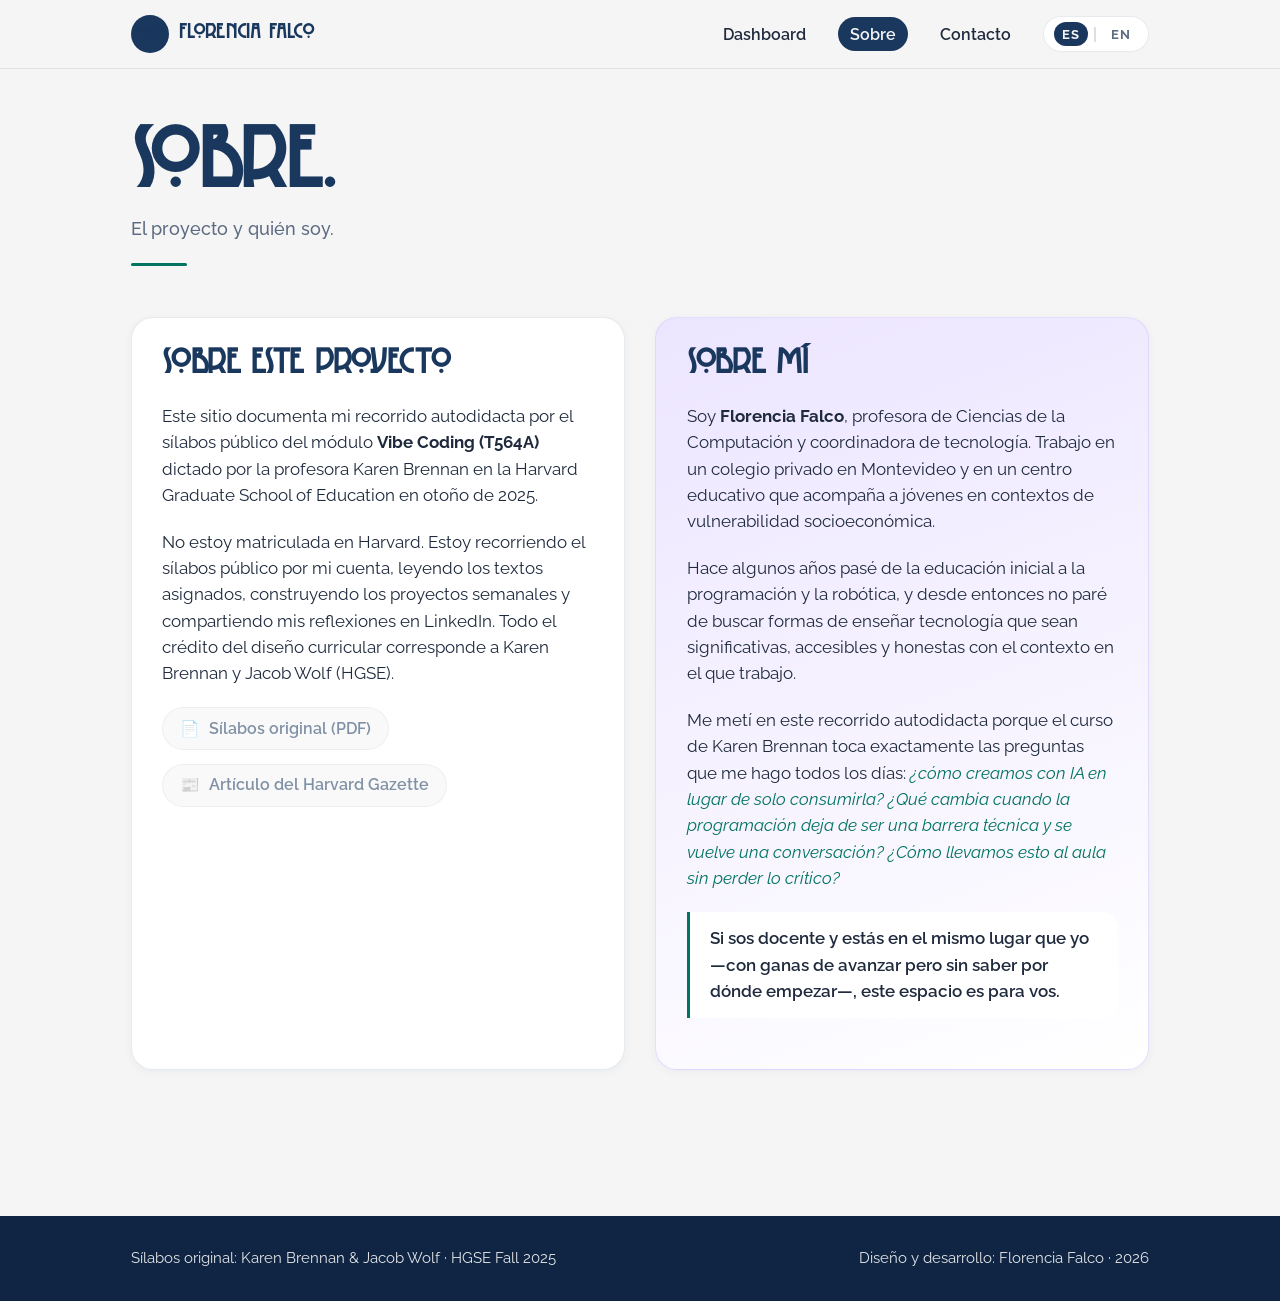
==== sobre.html @ 530b08ec "feat: multi-página + hero honesto + dashboard simplificado Refactor mayor pedido por Flo:  ESTRUCTUR" ====
<!DOCTYPE html>
<html lang="es" data-lang="es">
<head>
  <meta charset="UTF-8" />
  <meta name="viewport" content="width=device-width, initial-scale=1.0" />
  <meta name="theme-color" content="#1A385E" />

  <title>Sobre · Vibe Coding · Florencia Falco</title>
  <meta name="description" content="Sobre este proyecto y sobre Florencia Falco — profesora de Ciencias de la Computación en Uruguay." />
  <meta name="author" content="Florencia Falco" />

  <link rel="icon" type="image/svg+xml" href="assets/favicon.svg" />

  <meta property="og:type" content="article" />
  <meta property="og:title" content="Sobre · Vibe Coding · Florencia Falco" />
  <meta property="og:description" content="Sobre este proyecto y sobre Florencia Falco." />
  <meta property="og:image" content="assets/og-image.svg" />

  <link rel="preconnect" href="https://fonts.googleapis.com" />
  <link rel="preconnect" href="https://fonts.gstatic.com" crossorigin />
  <link rel="stylesheet" href="https://fonts.googleapis.com/css2?family=Raleway:wght@400;500;600;700&display=swap" />

  <link rel="stylesheet" href="styles.css" />
</head>

<body data-page="sobre">
  <div id="navbar-mount"></div>

  <header class="page-header" id="top" role="banner">
    <div class="container">
      <h1 class="page-title" data-i18n="page.sobre.title">Sobre.</h1>
      <p class="page-lead" data-i18n="page.sobre.lead">El proyecto y quién soy.</p>
      <span class="greeting-rule" aria-hidden="true"></span>
    </div>
  </header>

  <main id="main">
    <div class="container">
      <section class="about-grid" aria-label="Sobre el proyecto y sobre mí">
        <article class="about-block">
          <h2 data-i18n="about.project.heading">Sobre este proyecto</h2>
          <p data-i18n-html="about.project.p1"></p>
          <p data-i18n-html="about.project.p2"></p>

          <ul class="about-links">
            <li>
              <a id="link-syllabus" href="#" target="_blank" rel="noopener noreferrer">
                <span aria-hidden="true">📄</span>
                <span data-i18n="about.link.syllabus">Sílabos original (PDF)</span>
              </a>
            </li>
            <li>
              <a id="link-gazette" href="#" target="_blank" rel="noopener noreferrer">
                <span aria-hidden="true">📰</span>
                <span data-i18n="about.link.gazette">Artículo del Harvard Gazette</span>
              </a>
            </li>
          </ul>
        </article>

        <article class="about-block about-block--me">
          <h2 data-i18n="about.me.heading">Sobre mí</h2>
          <p data-i18n-html="about.me.p1"></p>
          <p data-i18n-html="about.me.p2"></p>
          <p data-i18n-html="about.me.p3"></p>
          <p class="about-me-call" data-i18n-html="about.me.p4"></p>
        </article>
      </section>
    </div>
  </main>

  <div id="footer-mount"></div>

  <script src="translations.js"></script>
  <script src="script.js" defer></script>
</body>
</html>
---- styles.css ----
/* =========================================================
   Vibe Coding · Estilos compartidos
   Paleta y tipografías: manual de marca de Flo.
   ========================================================= */

@font-face {
  font-family: "DK Rotorua";
  src: url("assets/fonts/DK-Rotorua.otf") format("opentype");
  font-weight: 400;
  font-style: normal;
  font-display: swap;
}

:root {
  --color-night: #1A385E;
  --color-night-deep: #0F2543;
  --color-lavanda: #D7CAFF;
  --color-lavanda-soft: #ECE5FF;
  --color-verde-tecno: #017361;
  --color-menta: #E1FDCB;
  --color-menta-soft: #EFFEE0;
  --color-blanco-humo: #F5F5F5;

  --color-pending-bg: #F0EEEC;
  --color-pending-text: #6A6A6A;
  --color-pending-border: #DDD9D4;

  --color-text: #1F2A3D;
  --color-text-muted: #5D6B82;
  --color-border: rgba(26, 56, 94, 0.10);
  --color-card-bg: #FFFFFF;
  --color-shadow-sm: 0 2px 8px rgba(26, 56, 94, 0.05);
  --color-shadow: 0 8px 28px rgba(26, 56, 94, 0.07);
  --color-shadow-hover: 0 14px 36px rgba(26, 56, 94, 0.12);

  --font-display: "DK Rotorua", "Fraunces", Georgia, serif;
  --font-body: "Raleway", -apple-system, BlinkMacSystemFont, "Segoe UI", sans-serif;

  --radius-sm: 10px;
  --radius-md: 16px;
  --radius-lg: 22px;
  --radius-xl: 28px;
  --space-1: 0.4rem;
  --space-2: 0.8rem;
  --space-3: 1.2rem;
  --space-4: 1.8rem;
  --space-5: 2.6rem;
  --space-6: 3.6rem;
  --space-7: 5rem;

  --max-width: 1080px;
  --navbar-h: 68px;
}

* { box-sizing: border-box; }

html {
  scroll-behavior: smooth;
  scroll-padding-top: calc(var(--navbar-h) + 16px);
  font-size: 17px;
}

body {
  margin: 0;
  font-family: var(--font-body);
  color: var(--color-text);
  background: var(--color-blanco-humo);
  line-height: 1.55;
  -webkit-font-smoothing: antialiased;
  -moz-osx-font-smoothing: grayscale;
}

h1, h2, h3, h4 {
  font-family: var(--font-display);
  color: var(--color-night);
  letter-spacing: -0.01em;
  margin: 0 0 var(--space-3);
  line-height: 1.1;
}
h4 {
  font-family: var(--font-body);
  font-size: 0.78rem;
  text-transform: uppercase;
  letter-spacing: 0.12em;
  font-weight: 700;
  color: var(--color-verde-tecno);
}

p { margin: 0 0 var(--space-3); }

a {
  color: var(--color-night);
  text-decoration-color: var(--color-lavanda);
  text-underline-offset: 3px;
  transition: color 0.2s ease, text-decoration-color 0.2s ease;
}
a:hover, a:focus-visible {
  color: var(--color-verde-tecno);
  text-decoration-color: var(--color-verde-tecno);
}

:focus-visible {
  outline: 3px solid var(--color-lavanda);
  outline-offset: 3px;
  border-radius: var(--radius-sm);
}

.container {
  max-width: var(--max-width);
  margin: 0 auto;
  padding: 0 var(--space-4);
}

.skip-link {
  position: absolute;
  left: -9999px;
  top: 0;
  background: var(--color-night);
  color: var(--color-blanco-humo);
  padding: var(--space-2) var(--space-3);
  border-radius: 0 0 var(--radius-sm) 0;
  z-index: 1000;
}
.skip-link:focus { left: 0; }

/* =========================================================
   Navbar
   ========================================================= */

.navbar {
  position: sticky;
  top: 0;
  z-index: 50;
  background: rgba(245, 245, 245, 0.88);
  backdrop-filter: saturate(180%) blur(12px);
  -webkit-backdrop-filter: saturate(180%) blur(12px);
  border-bottom: 1px solid var(--color-border);
}

.navbar-inner {
  max-width: var(--max-width);
  margin: 0 auto;
  padding: 0 var(--space-4);
  height: var(--navbar-h);
  display: flex;
  align-items: center;
  justify-content: space-between;
  gap: var(--space-3);
}

.navbar-brand {
  display: inline-flex;
  align-items: center;
  gap: 0.6rem;
  color: var(--color-night);
  text-decoration: none;
  font-weight: 700;
}
.navbar-brand:hover, .navbar-brand:focus-visible { color: var(--color-verde-tecno); }
.navbar-logo {
  width: 38px; height: 38px;
  object-fit: contain;
  background: var(--color-night);
  border-radius: 50%;
  padding: 4px;
}
.navbar-name {
  font-family: var(--font-display);
  font-size: 1.05rem;
  letter-spacing: 0.01em;
}

.nav-menu {
  list-style: none;
  margin: 0;
  padding: 0;
  display: flex;
  align-items: center;
  gap: var(--space-3);
}
.nav-link {
  text-decoration: none;
  color: var(--color-text);
  font-weight: 600;
  font-size: 0.94rem;
  padding: 0.45rem 0.7rem;
  border-radius: 999px;
  transition: background 0.18s ease, color 0.18s ease;
}
.nav-link:hover { background: var(--color-lavanda-soft); color: var(--color-night); }
.nav-link.is-active { background: var(--color-night); color: var(--color-blanco-humo); }

.lang-toggle {
  display: inline-flex;
  align-items: center;
  gap: 0.3rem;
  background: var(--color-card-bg);
  border: 1px solid var(--color-border);
  border-radius: 999px;
  padding: 0.2rem 0.55rem;
}
.lang-btn {
  background: none;
  border: 0;
  color: var(--color-text-muted);
  font-family: var(--font-body);
  font-weight: 700;
  font-size: 0.78rem;
  letter-spacing: 0.06em;
  padding: 0.25rem 0.5rem;
  border-radius: 999px;
  cursor: pointer;
  transition: background 0.2s ease, color 0.2s ease;
}
.lang-btn:hover { color: var(--color-night); }
.lang-btn.is-active { background: var(--color-night); color: var(--color-blanco-humo); }
.lang-sep { opacity: 0.3; }

.nav-toggle {
  display: none;
  background: none;
  border: 0;
  width: 42px;
  height: 42px;
  border-radius: 10px;
  cursor: pointer;
  position: relative;
}
.nav-toggle-bar {
  position: absolute;
  left: 10px; right: 10px;
  height: 2.5px;
  background: var(--color-night);
  border-radius: 2px;
  transition: transform 0.25s ease, opacity 0.2s ease;
}
.nav-toggle-bar:nth-child(1) { top: 13px; }
.nav-toggle-bar:nth-child(2) { top: 20px; }
.nav-toggle-bar:nth-child(3) { top: 27px; }
.nav-toggle[aria-expanded="true"] .nav-toggle-bar:nth-child(1) {
  transform: translateY(7px) rotate(45deg);
}
.nav-toggle[aria-expanded="true"] .nav-toggle-bar:nth-child(2) { opacity: 0; }
.nav-toggle[aria-expanded="true"] .nav-toggle-bar:nth-child(3) {
  transform: translateY(-7px) rotate(-45deg);
}

@media (max-width: 820px) {
  .nav-toggle { display: inline-block; }
  .nav-menu {
    position: absolute;
    top: var(--navbar-h);
    left: 0; right: 0;
    flex-direction: column;
    gap: 0;
    background: var(--color-blanco-humo);
    border-bottom: 1px solid var(--color-border);
    padding: var(--space-2) var(--space-4) var(--space-3);
    transform: translateY(-12px);
    opacity: 0;
    pointer-events: none;
    transition: transform 0.22s ease, opacity 0.22s ease;
  }
  .nav-menu.is-open { transform: translateY(0); opacity: 1; pointer-events: auto; }
  .nav-menu li { width: 100%; }
  .nav-link { display: block; padding: 0.75rem 0.5rem; border-radius: 8px; }
  .nav-lang { margin-top: var(--space-2); }
}

/* =========================================================
   Hero del Dashboard
   ========================================================= */

.hero {
  padding: var(--space-7) 0 var(--space-5);
  background: var(--color-blanco-humo);
}
.hero-inner {
  text-align: left;
  max-width: 800px;
}

.hero-badges {
  display: flex;
  flex-wrap: wrap;
  gap: 0.5rem;
  margin: 0 0 var(--space-3);
}
.hero-badge {
  display: inline-flex;
  align-items: center;
  font-size: 0.74rem;
  font-weight: 700;
  letter-spacing: 0.08em;
  text-transform: uppercase;
  padding: 0.32rem 0.75rem;
  border-radius: 999px;
  background: var(--color-card-bg);
  border: 1px solid var(--color-border);
  color: var(--color-night);
}
.hero-badge::before {
  content: "";
  display: inline-block;
  width: 7px; height: 7px;
  border-radius: 50%;
  background: var(--color-verde-tecno);
  margin-right: 0.5rem;
}

.hero-title {
  font-family: var(--font-display);
  font-size: clamp(2.3rem, 5.6vw, 4rem);
  line-height: 1.04;
  margin: 0 0 var(--space-3);
  color: var(--color-night);
  letter-spacing: -0.02em;
  max-width: 18ch;
}
.hero-subtitle {
  margin: 0 0 var(--space-4);
  font-family: var(--font-display);
  font-style: italic;
  font-size: clamp(1.05rem, 1.7vw, 1.25rem);
  color: var(--color-text-muted);
  line-height: 1.4;
  max-width: 60ch;
}
.hero-description {
  margin: 0 0 var(--space-4);
  font-size: 1.05rem;
  color: var(--color-text);
  max-width: 62ch;
}

.hero-actions {
  display: flex;
  flex-wrap: wrap;
  gap: var(--space-2);
  margin-bottom: var(--space-4);
}

.hero-credit {
  margin: var(--space-4) 0 0;
  padding-top: var(--space-3);
  border-top: 1px dashed var(--color-border);
  font-size: 0.88rem;
  color: var(--color-text-muted);
  max-width: 62ch;
}
.hero-credit strong { color: var(--color-night); }
.hero-credit a {
  color: var(--color-verde-tecno);
  font-weight: 600;
  text-decoration-color: rgba(1, 115, 97, 0.4);
}
.hero-credit a[aria-disabled="true"] { opacity: 0.55; pointer-events: none; }

/* =========================================================
   Botones
   ========================================================= */

.btn {
  display: inline-flex;
  align-items: center;
  gap: 0.45rem;
  padding: 0.78rem 1.3rem;
  border-radius: 999px;
  border: 1px solid transparent;
  font-family: var(--font-body);
  font-weight: 600;
  font-size: 0.95rem;
  text-decoration: none;
  cursor: pointer;
  transition: transform 0.2s ease, background 0.2s ease, color 0.2s ease, box-shadow 0.2s ease, border-color 0.2s ease;
  white-space: nowrap;
}
.btn-arrow, .btn-arrow-out { width: 16px; height: 16px; }

.btn-primary {
  background: var(--color-night);
  color: var(--color-blanco-humo);
}
.btn-primary:hover, .btn-primary:focus-visible {
  background: var(--color-verde-tecno);
  color: var(--color-blanco-humo);
  text-decoration: none;
  transform: translateY(-1px);
}

.btn-ghost-dark {
  background: var(--color-card-bg);
  color: var(--color-night);
  border-color: var(--color-border);
}
.btn-ghost-dark:hover, .btn-ghost-dark:focus-visible {
  background: var(--color-lavanda-soft);
  border-color: var(--color-lavanda);
  color: var(--color-night);
  text-decoration: none;
}
.btn-ghost-dark[aria-disabled="true"] {
  opacity: 0.6;
  pointer-events: none;
}

.btn-on-dark {
  background: var(--color-lavanda);
  color: var(--color-night);
}
.btn-on-dark:hover, .btn-on-dark:focus-visible {
  background: var(--color-blanco-humo);
  color: var(--color-night);
  transform: translateY(-1px);
}

/* =========================================================
   Featured week card
   ========================================================= */

.featured-card {
  position: relative;
  border-radius: var(--radius-xl);
  overflow: hidden;
  color: var(--color-blanco-humo);
  box-shadow: var(--color-shadow);
  isolation: isolate;
  margin-top: var(--space-2);
}
.featured-card-bg {
  position: absolute;
  inset: 0;
  background:
    radial-gradient(circle at 92% 12%, rgba(215, 202, 255, 0.22), transparent 55%),
    radial-gradient(circle at 8% 100%, rgba(225, 253, 203, 0.16), transparent 60%),
    linear-gradient(135deg, var(--color-night) 0%, var(--color-night-deep) 100%);
  z-index: -1;
}
.featured-card-content { padding: clamp(var(--space-4), 4vw, var(--space-5)); }

.featured-card-top {
  display: flex;
  justify-content: space-between;
  align-items: center;
  gap: var(--space-2);
  margin-bottom: var(--space-3);
  flex-wrap: wrap;
}
.featured-card-eyebrow {
  font-size: 0.78rem;
  font-weight: 700;
  letter-spacing: 0.18em;
  color: var(--color-lavanda);
}
.featured-card-countdown {
  font-size: 0.74rem;
  font-weight: 700;
  letter-spacing: 0.12em;
  color: var(--color-blanco-humo);
  background: rgba(255, 255, 255, 0.10);
  border: 1px solid rgba(255, 255, 255, 0.18);
  padding: 0.28rem 0.7rem;
  border-radius: 999px;
}
.featured-card-week {
  margin: 0;
  font-size: 0.92rem;
  opacity: 0.78;
}
.featured-card-title {
  font-family: var(--font-display);
  margin: 0.2rem 0 0.4rem;
  font-size: clamp(1.7rem, 3.6vw, 2.4rem);
  line-height: 1.1;
  color: var(--color-blanco-humo);
}
.featured-card-topic {
  margin: 0 0 var(--space-3);
  font-style: italic;
  font-size: 1.05rem;
  color: var(--color-lavanda);
}
.featured-card-meta { display: flex; flex-wrap: wrap; gap: var(--space-2); margin-bottom: var(--space-4); }
.featured-chip {
  display: inline-flex;
  align-items: center;
  gap: 0.45rem;
  background: rgba(255, 255, 255, 0.10);
  border: 1px solid rgba(255, 255, 255, 0.18);
  padding: 0.4rem 0.9rem;
  border-radius: 999px;
  font-size: 0.88rem;
  font-weight: 500;
}
.featured-chip svg { width: 16px; height: 16px; }
.featured-card-actions { display: flex; gap: var(--space-2); flex-wrap: wrap; }

/* =========================================================
   Progreso simple
   ========================================================= */

.progress-block {
  background: var(--color-card-bg);
  border-radius: var(--radius-xl);
  padding: var(--space-4) clamp(var(--space-4), 3vw, var(--space-5));
  border: 1px solid var(--color-border);
  box-shadow: var(--color-shadow-sm);
  margin-top: var(--space-3);
}
.progress-row {
  display: flex;
  justify-content: space-between;
  align-items: flex-end;
  gap: var(--space-3);
  margin-bottom: var(--space-3);
  flex-wrap: wrap;
}
.progress-eyebrow {
  margin: 0 0 0.3rem;
  font-size: 0.78rem;
  font-weight: 700;
  letter-spacing: 0.18em;
  color: var(--color-verde-tecno);
}
.progress-sub {
  margin: 0;
  font-family: var(--font-display);
  font-size: clamp(1.3rem, 2.4vw, 1.7rem);
  color: var(--color-night);
}
.progress-percent {
  font-family: var(--font-display);
  font-size: clamp(2rem, 3.6vw, 2.6rem);
  color: var(--color-verde-tecno);
  line-height: 1;
  white-space: nowrap;
}
.progress-bar {
  position: relative;
  height: 8px;
  background: var(--color-blanco-humo);
  border-radius: 999px;
  overflow: hidden;
}
.progress-bar-fill {
  position: absolute;
  top: 0; left: 0; bottom: 0;
  width: 0;
  background: linear-gradient(90deg, var(--color-verde-tecno), var(--color-menta));
  border-radius: 999px;
  transition: width 0.6s ease;
}

/* =========================================================
   Sección "Las 6 semanas"
   ========================================================= */

.weeks { margin-top: var(--space-5); }
.section-heading {
  margin-bottom: 0.4rem;
  font-size: clamp(1.8rem, 3vw, 2.4rem);
}
.section-lead {
  margin: 0 0 var(--space-4);
  color: var(--color-text-muted);
  max-width: 60ch;
}
.weeks-head { margin-bottom: var(--space-3); }

.week-list { list-style: none; padding: 0; margin: 0; display: grid; gap: var(--space-3); }

.week-card {
  position: relative;
  background: var(--color-card-bg);
  border-radius: var(--radius-lg);
  border: 1px solid var(--color-border);
  box-shadow: var(--color-shadow-sm);
  overflow: hidden;
  transition: box-shadow 0.25s ease;
}
.week-card:hover { box-shadow: var(--color-shadow); }
.week-card::before {
  content: "";
  position: absolute;
  left: 0; top: 0; bottom: 0;
  width: 5px;
  background: var(--color-pending-border);
}
.week-card[data-status="in_progress"]::before { background: var(--color-lavanda); }
.week-card[data-status="completed"]::before { background: var(--color-verde-tecno); }

.week-summary {
  display: grid;
  grid-template-columns: 64px 1fr auto;
  gap: var(--space-3);
  align-items: center;
  padding: var(--space-3) var(--space-4);
  background: none;
  border: 0;
  width: 100%;
  text-align: left;
  cursor: pointer;
  font: inherit;
  color: inherit;
}

.week-num {
  font-family: var(--font-display);
  font-size: 2.1rem;
  color: var(--color-night);
  text-align: center;
  line-height: 1;
}
.week-num small {
  display: block;
  font-family: var(--font-body);
  font-size: 0.65rem;
  text-transform: uppercase;
  letter-spacing: 0.12em;
  color: var(--color-text-muted);
  margin-top: 4px;
}

.week-info { display: flex; flex-direction: column; gap: 4px; min-width: 0; }
.week-title {
  margin: 0;
  font-family: var(--font-display);
  font-size: clamp(1.1rem, 1.8vw, 1.4rem);
  color: var(--color-night);
  line-height: 1.25;
}
.week-topic {
  margin: 0;
  font-style: italic;
  color: var(--color-text-muted);
  font-size: 0.98rem;
}
.week-date { margin: 0; font-size: 0.82rem; color: var(--color-text-muted); font-weight: 500; }

.week-meta { display: flex; flex-direction: column; align-items: flex-end; gap: 0.5rem; }
.week-status {
  display: inline-flex;
  align-items: center;
  gap: 0.45rem;
  font-size: 0.72rem;
  font-weight: 700;
  text-transform: uppercase;
  letter-spacing: 0.08em;
  padding: 0.32rem 0.7rem;
  border-radius: 999px;
  white-space: nowrap;
}
.week-status::before {
  content: "";
  width: 7px; height: 7px;
  border-radius: 50%;
  background: currentColor;
}
.week-card[data-status="pending"] .week-status {
  background: var(--color-pending-bg);
  color: var(--color-pending-text);
}
.week-card[data-status="in_progress"] .week-status {
  background: var(--color-lavanda);
  color: var(--color-night);
}
.week-card[data-status="completed"] .week-status {
  background: var(--color-menta);
  color: var(--color-verde-tecno);
}

.chevron {
  width: 18px; height: 18px;
  display: inline-block;
  transition: transform 0.25s ease;
  color: var(--color-text-muted);
}
.week-card[data-open="true"] .chevron { transform: rotate(180deg); }

.week-details {
  display: grid;
  grid-template-rows: 0fr;
  transition: grid-template-rows 0.3s ease;
}
.week-card[data-open="true"] .week-details { grid-template-rows: 1fr; }
.week-details-inner { overflow: hidden; padding: 0 var(--space-4); }
.week-card[data-open="true"] .week-details-inner { padding-bottom: var(--space-4); }

.week-section { margin-top: var(--space-3); }
.week-section h4 { margin-bottom: var(--space-1); }

.readings-list { list-style: none; padding: 0; margin: 0; display: grid; gap: var(--space-2); }
.reading {
  padding: var(--space-2) var(--space-3);
  background: var(--color-blanco-humo);
  border-radius: var(--radius-md);
  border-left: 3px solid var(--color-lavanda);
}
.reading-cite { font-size: 0.95rem; }
.reading-cite em { color: var(--color-night); }
.reading-note {
  margin: 0.4rem 0 0;
  font-size: 0.9rem;
  color: var(--color-text-muted);
  font-style: italic;
}

.tool-badge {
  display: inline-block;
  background: var(--color-menta-soft);
  color: var(--color-verde-tecno);
  font-weight: 700;
  padding: 0.3rem 0.8rem;
  border-radius: 999px;
  font-size: 0.9rem;
}
.tool-empty { color: var(--color-text-muted); font-style: italic; }

.project-block { display: grid; gap: var(--space-3); }
.project-cta {
  display: inline-flex;
  align-items: center;
  gap: 0.4rem;
  background: var(--color-night);
  color: var(--color-blanco-humo);
  padding: 0.55rem 1.05rem;
  border-radius: 999px;
  text-decoration: none;
  font-weight: 600;
  font-size: 0.9rem;
  align-self: flex-start;
  transition: background 0.2s ease, transform 0.2s ease;
}
.project-cta:hover, .project-cta:focus-visible {
  background: var(--color-verde-tecno);
  color: var(--color-blanco-humo);
  text-decoration: none;
  transform: translateY(-1px);
}
.project-iframe {
  width: 100%;
  aspect-ratio: 16 / 10;
  border: 1px solid var(--color-border);
  border-radius: var(--radius-md);
  background: var(--color-blanco-humo);
}
.screenshots {
  display: grid;
  grid-template-columns: repeat(auto-fill, minmax(220px, 1fr));
  gap: var(--space-2);
}
.screenshots img {
  width: 100%; height: 100%;
  object-fit: cover;
  border-radius: var(--radius-md);
  border: 1px solid var(--color-border);
}

.reflection-block p { font-size: 1rem; }
.reflection-fallback-notice {
  margin-top: var(--space-2);
  font-size: 0.82rem;
  color: var(--color-text-muted);
  font-style: italic;
  background: var(--color-lavanda-soft);
  padding: 0.5rem 0.8rem;
  border-radius: var(--radius-sm);
}
.linkedin-link {
  display: inline-flex;
  align-items: center;
  gap: 0.4rem;
  margin-top: var(--space-2);
  font-weight: 600;
  font-size: 0.92rem;
}

@media (max-width: 600px) {
  .week-summary { grid-template-columns: 48px 1fr; row-gap: 0.4rem; }
  .week-meta {
    grid-column: 1 / -1;
    flex-direction: row;
    justify-content: flex-start;
    align-items: center;
  }
  .week-num { font-size: 1.6rem; }
}

/* =========================================================
   Page header (Sobre / Contacto)
   ========================================================= */

.page-header {
  padding: var(--space-6) 0 var(--space-4);
}
.page-title {
  font-family: var(--font-display);
  font-size: clamp(2.6rem, 7vw, 4.4rem);
  line-height: 1;
  margin: 0;
  color: var(--color-night);
  letter-spacing: -0.02em;
}
.page-lead {
  margin: 0.6rem 0 0;
  font-size: 1.05rem;
  color: var(--color-text-muted);
  font-weight: 500;
  max-width: 60ch;
}
.greeting-rule {
  display: block;
  width: 56px;
  height: 3px;
  background: var(--color-verde-tecno);
  border-radius: 2px;
  margin-top: var(--space-3);
}

/* =========================================================
   About blocks (sobre.html)
   ========================================================= */

.about-grid {
  display: grid;
  grid-template-columns: repeat(2, minmax(0, 1fr));
  gap: var(--space-4);
  padding: var(--space-3) 0 var(--space-7);
}
@media (max-width: 820px) { .about-grid { grid-template-columns: 1fr; } }

.about-block {
  background: var(--color-card-bg);
  border: 1px solid var(--color-border);
  border-radius: var(--radius-lg);
  padding: var(--space-4);
  box-shadow: var(--color-shadow-sm);
}
.about-block h2 {
  margin-top: 0;
  font-family: var(--font-display);
  font-size: clamp(1.4rem, 2.4vw, 1.8rem);
}
.about-block p { font-size: 1rem; }

.about-block--me {
  background: linear-gradient(160deg, var(--color-lavanda-soft) 0%, #FFFFFF 100%);
  border-color: rgba(215, 202, 255, 0.6);
}
.about-block--me em { font-style: italic; color: var(--color-verde-tecno); }
.about-me-call {
  margin-top: var(--space-3);
  padding: var(--space-2) var(--space-3);
  background: var(--color-card-bg);
  border-left: 3px solid var(--color-verde-tecno);
  border-radius: 0 var(--radius-md) var(--radius-md) 0;
  font-weight: 600;
}

.about-links {
  list-style: none; padding: 0;
  margin: var(--space-3) 0 0;
  display: flex; flex-wrap: wrap; gap: var(--space-2);
}
.about-links a {
  display: inline-flex;
  align-items: center;
  gap: 0.5rem;
  background: var(--color-blanco-humo);
  border: 1px solid var(--color-border);
  border-radius: 999px;
  padding: 0.5rem 1rem;
  text-decoration: none;
  font-weight: 600;
  font-size: 0.92rem;
  transition: transform 0.2s ease, box-shadow 0.2s ease, border-color 0.2s ease;
}
.about-links a:hover, .about-links a:focus-visible {
  transform: translateY(-2px);
  box-shadow: var(--color-shadow-sm);
  border-color: var(--color-lavanda);
}
.about-links a[aria-disabled="true"] { opacity: 0.55; cursor: not-allowed; }

/* =========================================================
   Contacto (contacto.html)
   ========================================================= */

.contact-actions {
  display: grid;
  grid-template-columns: repeat(2, minmax(0, 1fr));
  gap: var(--space-3);
  max-width: 720px;
  margin: var(--space-3) 0 var(--space-7);
}
@media (max-width: 600px) { .contact-actions { grid-template-columns: 1fr; } }

.contact-cta {
  display: inline-flex;
  align-items: center;
  gap: var(--space-2);
  padding: var(--space-3) var(--space-4);
  border-radius: var(--radius-lg);
  text-decoration: none;
  font-weight: 600;
  transition: transform 0.2s ease, box-shadow 0.2s ease, background 0.2s ease;
}
.contact-cta:hover, .contact-cta:focus-visible {
  transform: translateY(-2px);
  box-shadow: var(--color-shadow-hover);
  text-decoration: none;
}
.contact-cta--primary { background: var(--color-night); color: var(--color-blanco-humo); }
.contact-cta--primary:hover, .contact-cta--primary:focus-visible {
  background: var(--color-verde-tecno);
  color: var(--color-blanco-humo);
}
.contact-cta--secondary { background: var(--color-lavanda); color: var(--color-night); }
.contact-cta--secondary:hover, .contact-cta--secondary:focus-visible {
  background: var(--color-lavanda-soft);
  color: var(--color-night);
}

.contact-icon {
  width: 44px; height: 44px;
  flex-shrink: 0;
  display: inline-flex; align-items: center; justify-content: center;
  border-radius: 50%;
  background: rgba(255,255,255,0.15);
  font-family: var(--font-display);
  font-size: 1.2rem;
  font-weight: 700;
}
.contact-cta--secondary .contact-icon { background: rgba(26, 56, 94, 0.10); color: var(--color-night); }
.contact-cta-text { display: flex; flex-direction: column; text-align: left; gap: 2px; }
.contact-cta-label { font-size: 1rem; font-weight: 700; }
.contact-cta-detail { font-size: 0.85rem; opacity: 0.85; font-weight: 500; }

/* =========================================================
   Footer
   ========================================================= */

.site-footer {
  background: var(--color-night-deep);
  color: var(--color-blanco-humo);
  padding: var(--space-4) 0;
  margin-top: var(--space-6);
}
.footer-inner {
  display: flex;
  justify-content: space-between;
  align-items: center;
  flex-wrap: wrap;
  gap: var(--space-2);
}
.footer-credit, .footer-author { margin: 0; font-size: 0.88rem; opacity: 0.92; }
.site-footer a { color: var(--color-lavanda); }
@media (max-width: 600px) { .footer-inner { flex-direction: column; text-align: center; } }

/* =========================================================
   Reduced motion
   ========================================================= */

@media (prefers-reduced-motion: reduce) {
  *, *::before, *::after {
    animation-duration: 0.001ms !important;
    transition-duration: 0.001ms !important;
  }
  html { scroll-behavior: auto; }
}
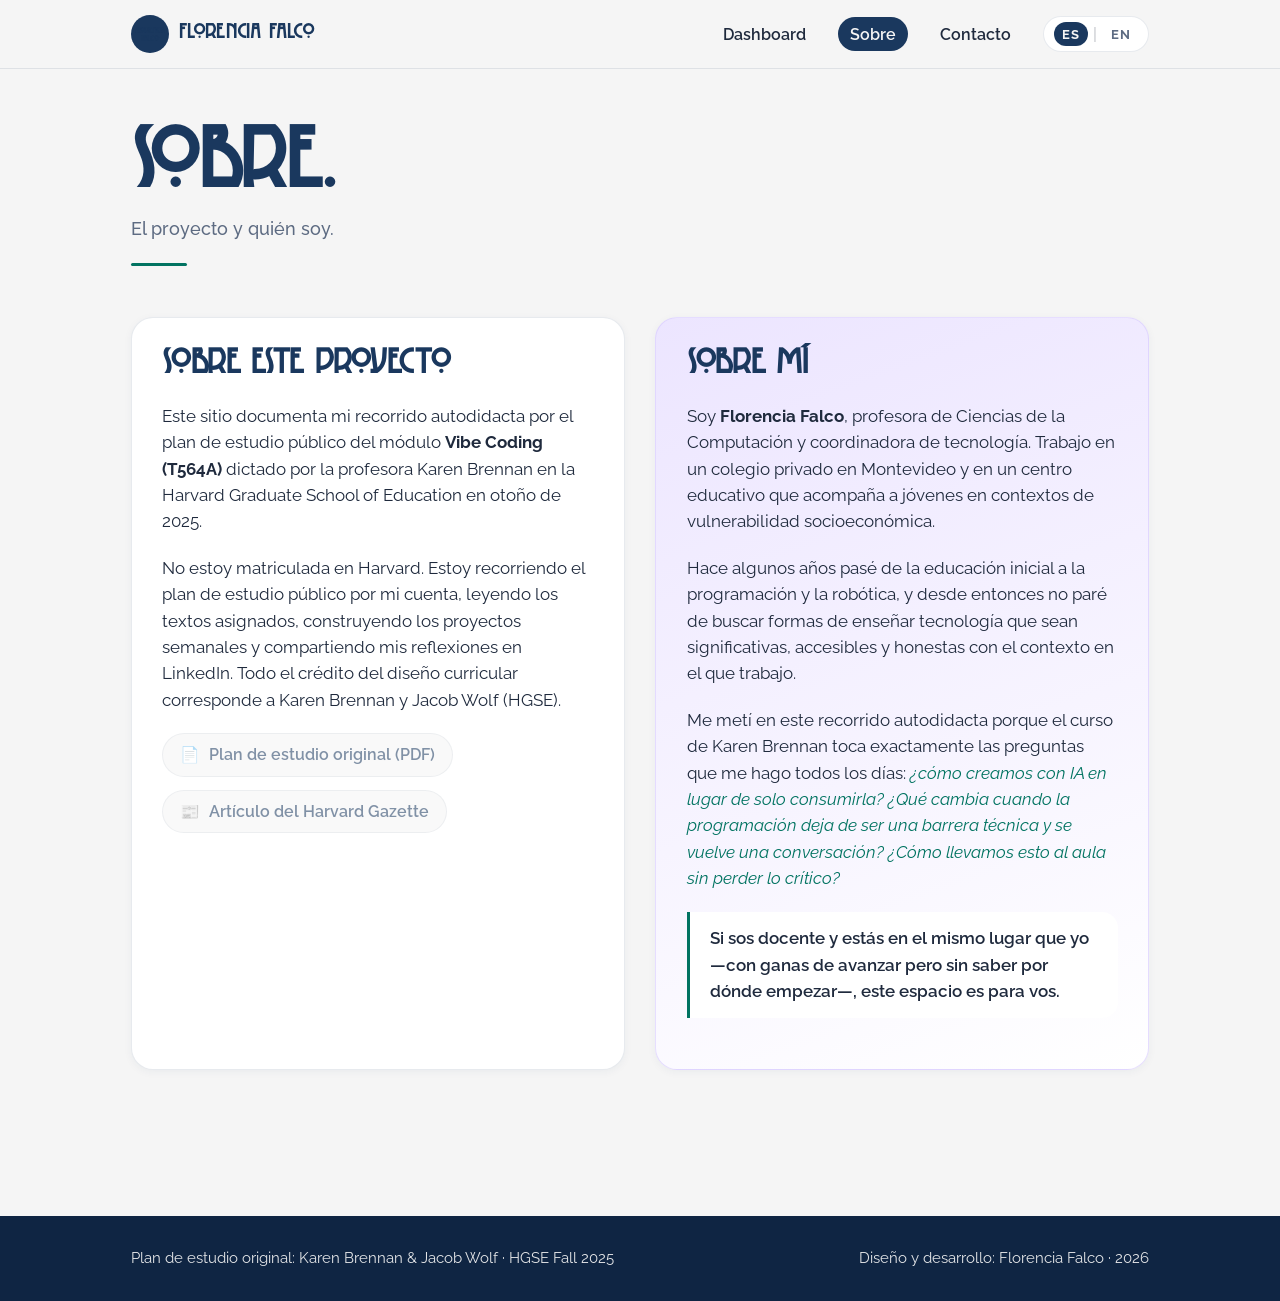
==== commit d9595c85: "copy: "sílabos" → "plan de estudio" en castellano Flo cambió la palabra en el HTML de index pero las" ====
--- a/sobre.html
+++ b/sobre.html
@@ -46,7 +46,7 @@
             <li>
               <a id="link-syllabus" href="#" target="_blank" rel="noopener noreferrer">
                 <span aria-hidden="true">📄</span>
-                <span data-i18n="about.link.syllabus">Sílabos original (PDF)</span>
+                <span data-i18n="about.link.syllabus">Plan de estudio original (PDF)</span>
               </a>
             </li>
             <li>
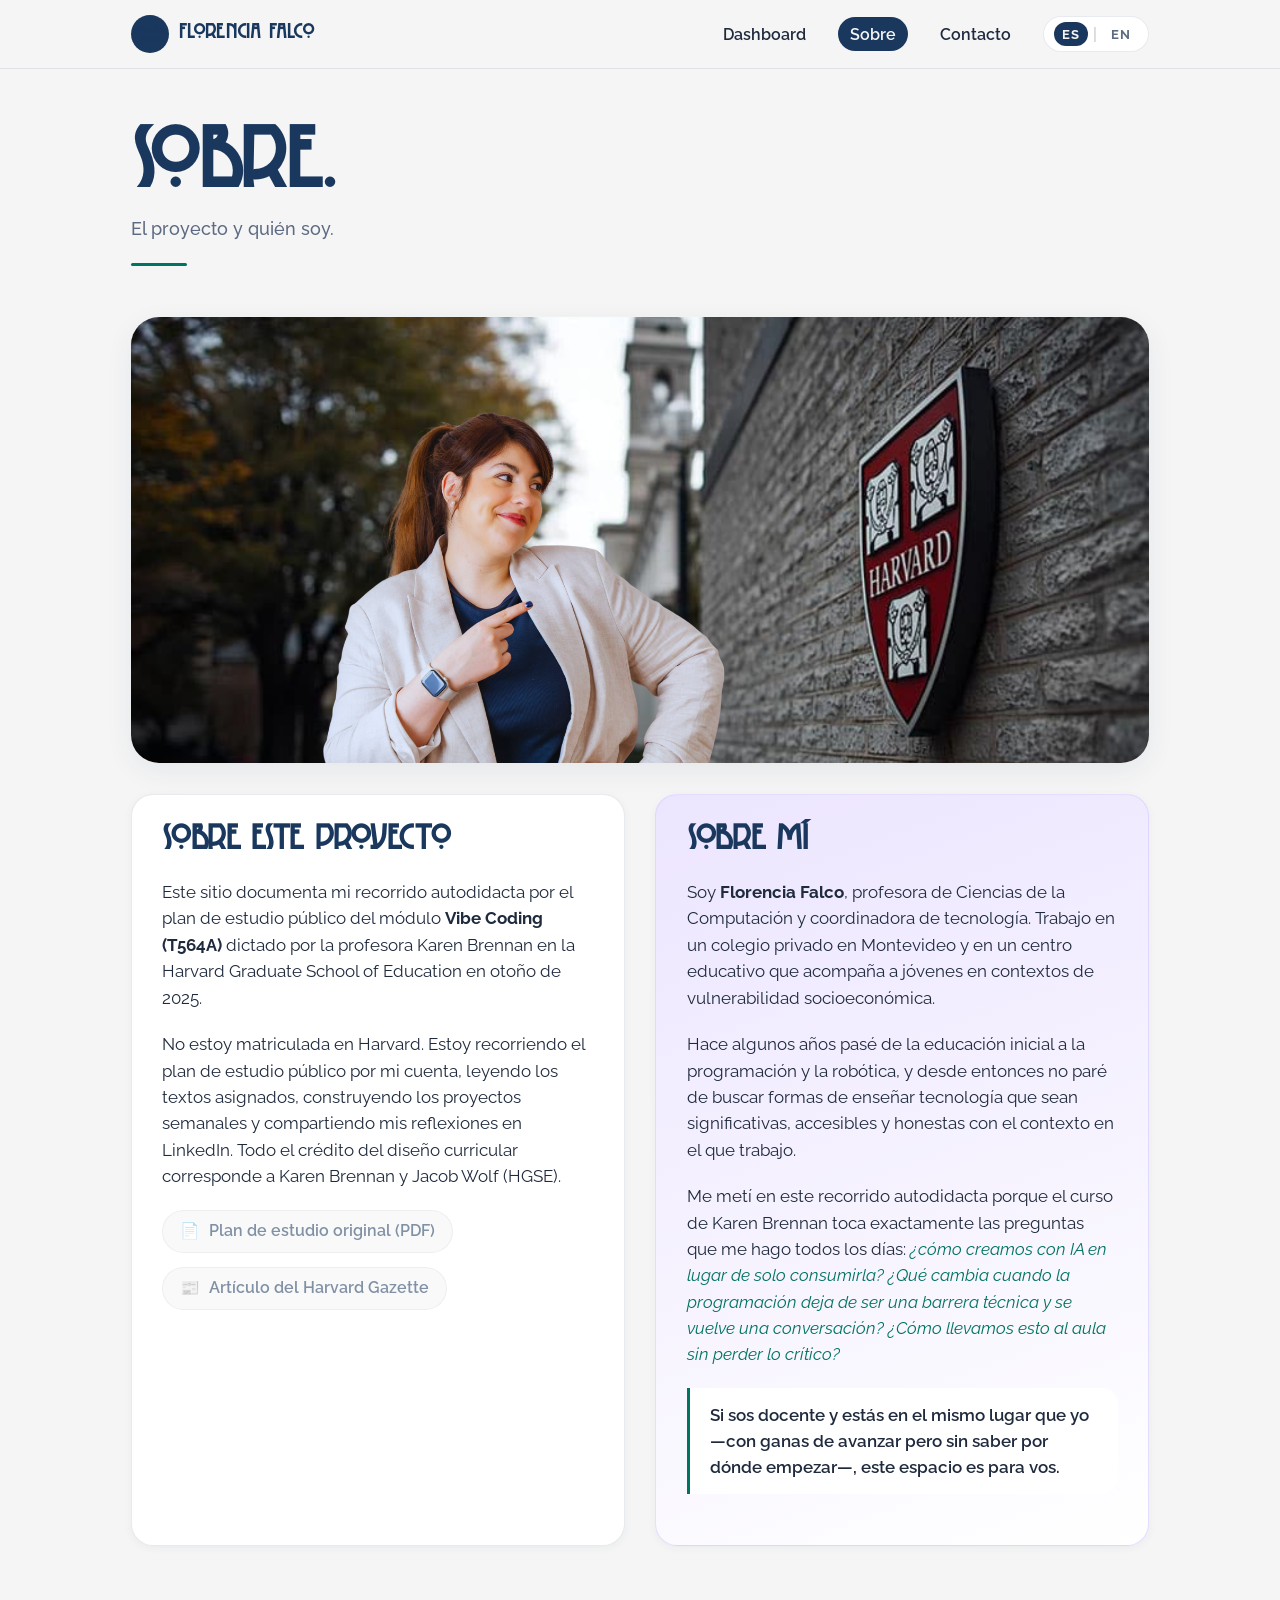
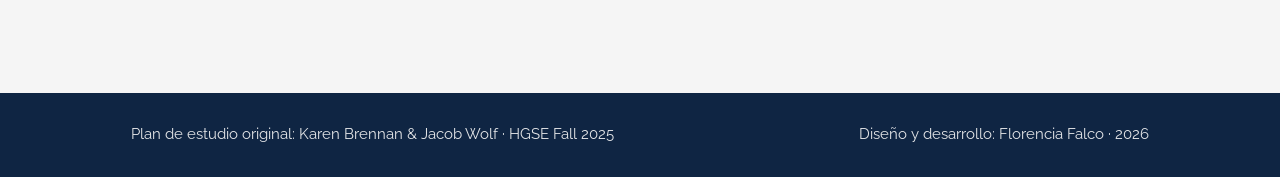
==== commit e412d656: "feat(sobre): banner con foto de Flo + escudo Harvard sobre las tarjetas Inserto `assets/Flo.png` com" ====
--- a/sobre.html
+++ b/sobre.html
@@ -36,6 +36,12 @@
 
   <main id="main">
     <div class="container">
+      <figure class="about-hero">
+        <img class="about-hero-img"
+             src="assets/Flo.png"
+             alt="Florencia Falco en el campus de la Harvard Graduate School of Education, junto al escudo de Harvard." />
+      </figure>
+
       <section class="about-grid" aria-label="Sobre el proyecto y sobre mí">
         <article class="about-block">
           <h2 data-i18n="about.project.heading">Sobre este proyecto</h2>
--- a/styles.css
+++ b/styles.css
@@ -280,6 +280,14 @@
   max-width: 800px;
 }
 
+.hero-seal {
+  display: block;
+  width: clamp(72px, 8vw, 96px);
+  height: auto;
+  margin: 0 0 var(--space-3);
+  /* sin filtros: respeta los colores oficiales del escudo */
+}
+
 .hero-badges {
   display: flex;
   flex-wrap: wrap;
@@ -319,12 +327,13 @@
 }
 .hero-subtitle {
   margin: 0 0 var(--space-4);
-  font-family: var(--font-display);
+  font-family: var(--font-body);
   font-style: italic;
-  font-size: clamp(1.05rem, 1.7vw, 1.25rem);
+  font-weight: 400;
+  font-size: clamp(0.98rem, 1.5vw, 1.1rem);
   color: var(--color-text-muted);
-  line-height: 1.4;
-  max-width: 60ch;
+  line-height: 1.55;
+  max-width: 64ch;
 }
 .hero-description {
   margin: 0 0 var(--space-4);
@@ -821,11 +830,29 @@
    About blocks (sobre.html)
    ========================================================= */
 
+.about-hero {
+  margin: var(--space-3) 0 var(--space-4);
+  border-radius: var(--radius-xl);
+  overflow: hidden;
+  box-shadow: var(--color-shadow);
+  background: var(--color-card-bg);
+}
+.about-hero-img {
+  display: block;
+  width: 100%;
+  aspect-ratio: 16 / 7;
+  object-fit: cover;
+  object-position: center 30%;
+}
+@media (max-width: 600px) {
+  .about-hero-img { aspect-ratio: 4 / 3; }
+}
+
 .about-grid {
   display: grid;
   grid-template-columns: repeat(2, minmax(0, 1fr));
   gap: var(--space-4);
-  padding: var(--space-3) 0 var(--space-7);
+  padding: 0 0 var(--space-7);
 }
 @media (max-width: 820px) { .about-grid { grid-template-columns: 1fr; } }
 
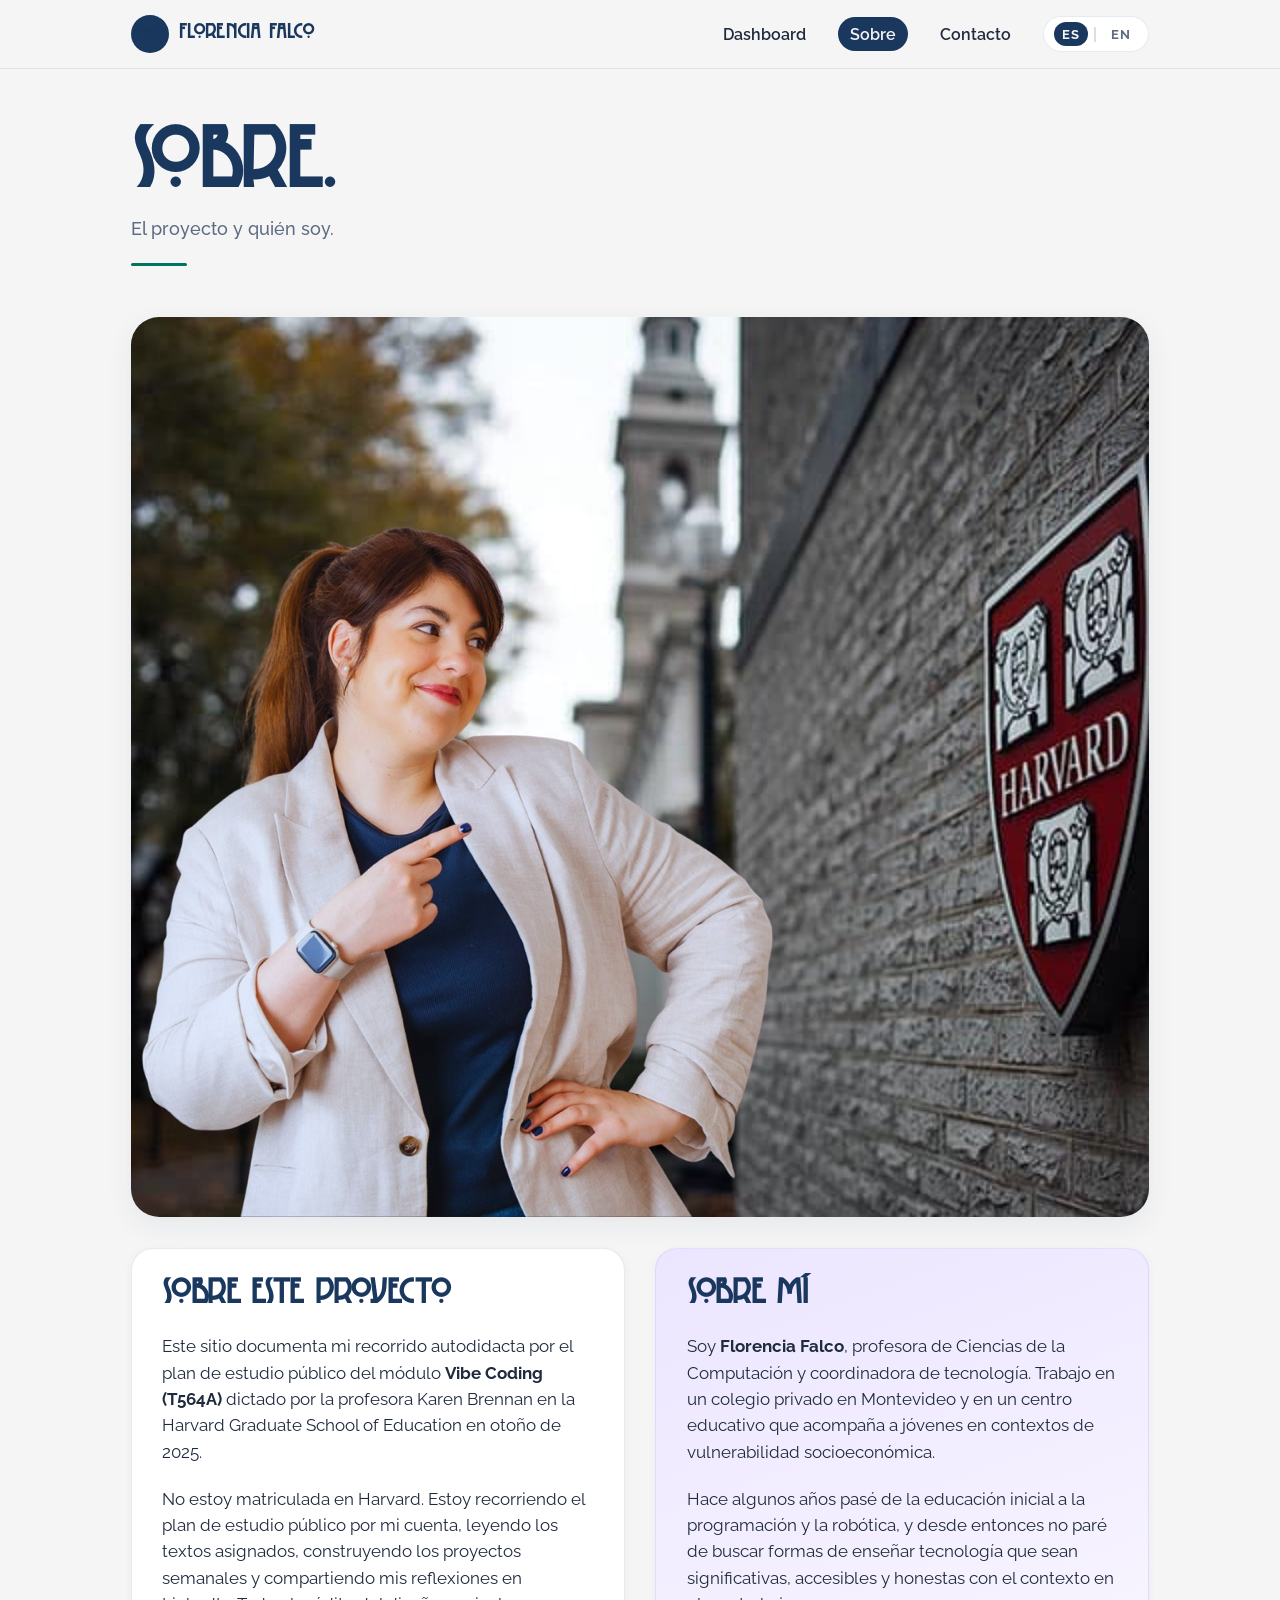
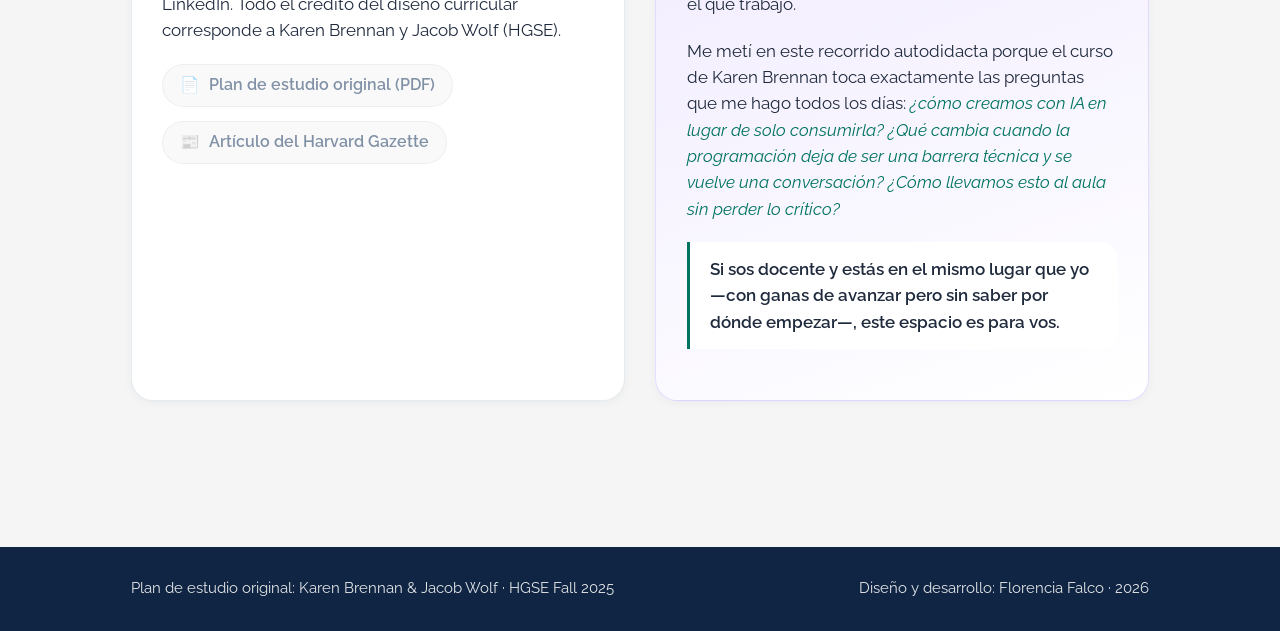
==== commit 30af8511: "perf: optimizo foto del sobre (1.9 MB → 275 KB) - Genero `assets/flo.jpg` con sips: redimensiono a 1" ====
--- a/sobre.html
+++ b/sobre.html
@@ -38,7 +38,8 @@
     <div class="container">
       <figure class="about-hero">
         <img class="about-hero-img"
-             src="assets/Flo.png"
+             src="assets/flo.jpg"
+             width="1600" height="900"
              alt="Florencia Falco en el campus de la Harvard Graduate School of Education, junto al escudo de Harvard." />
       </figure>
 
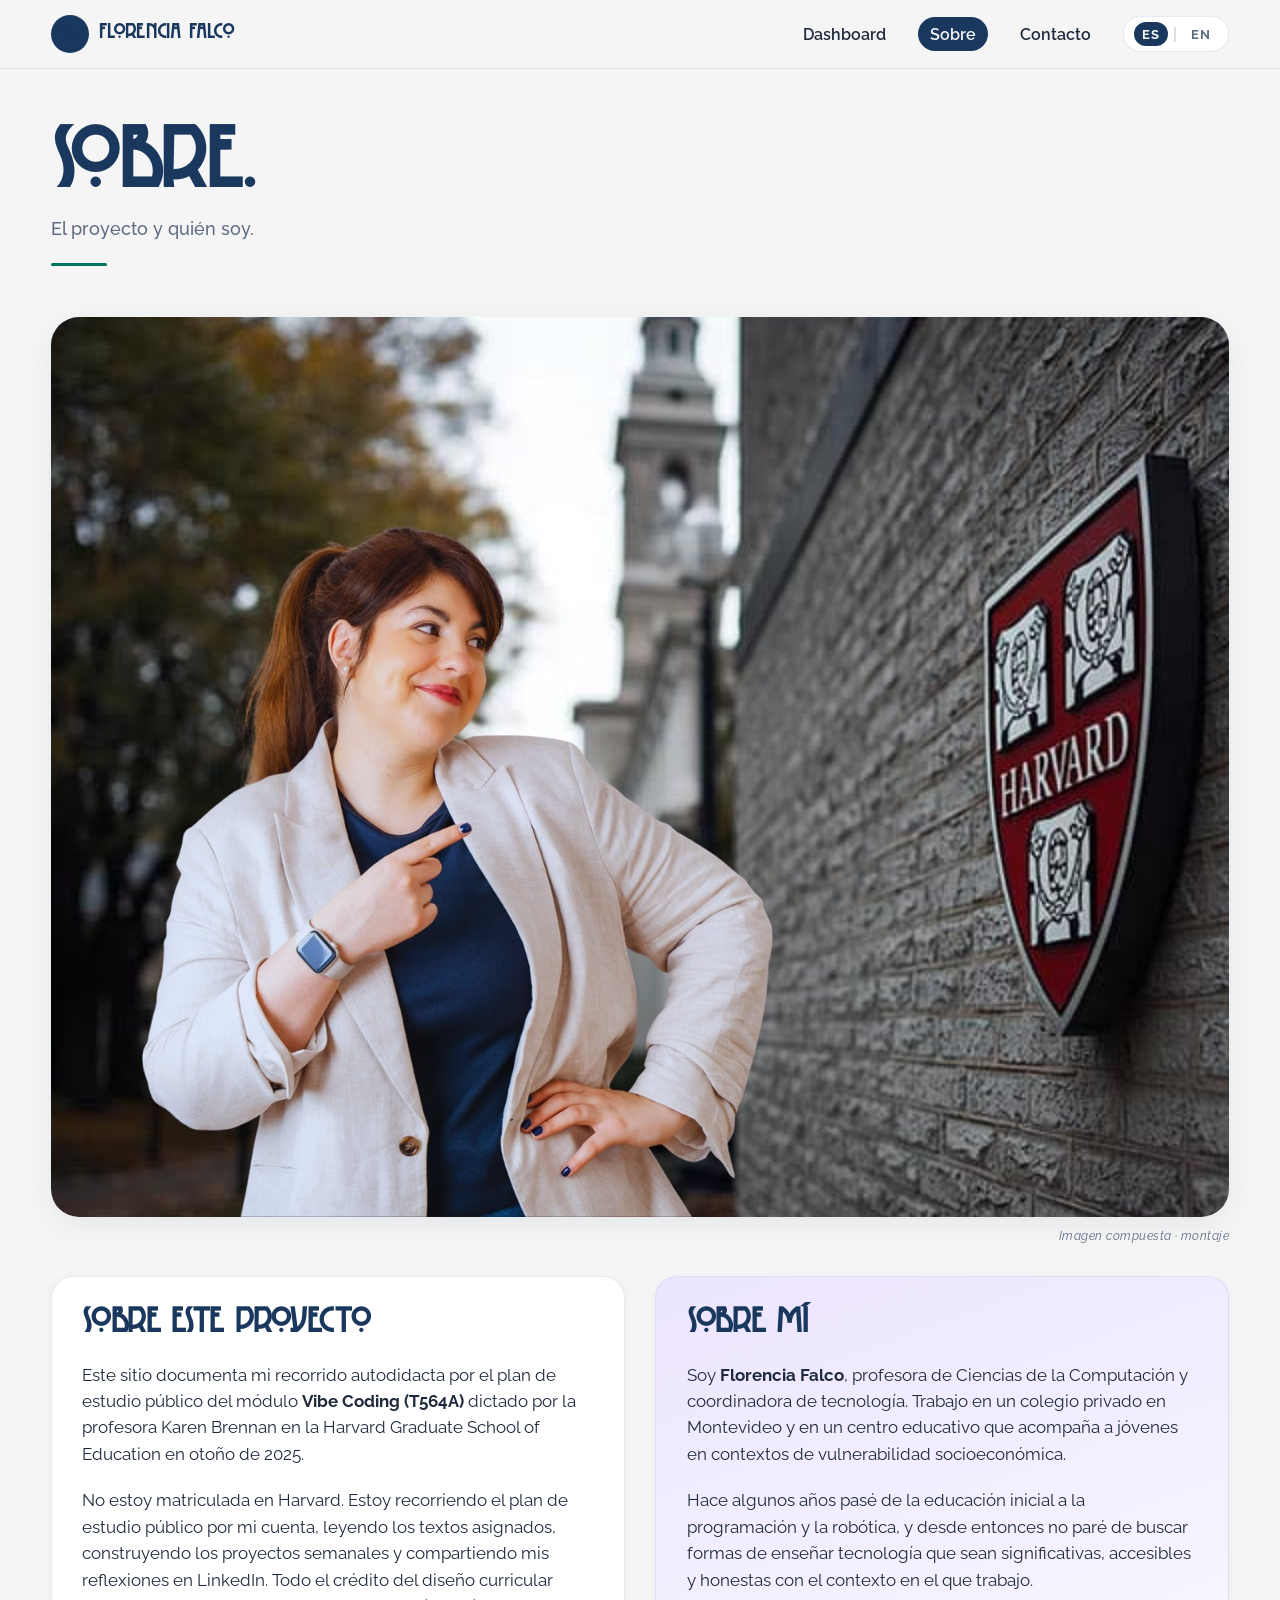
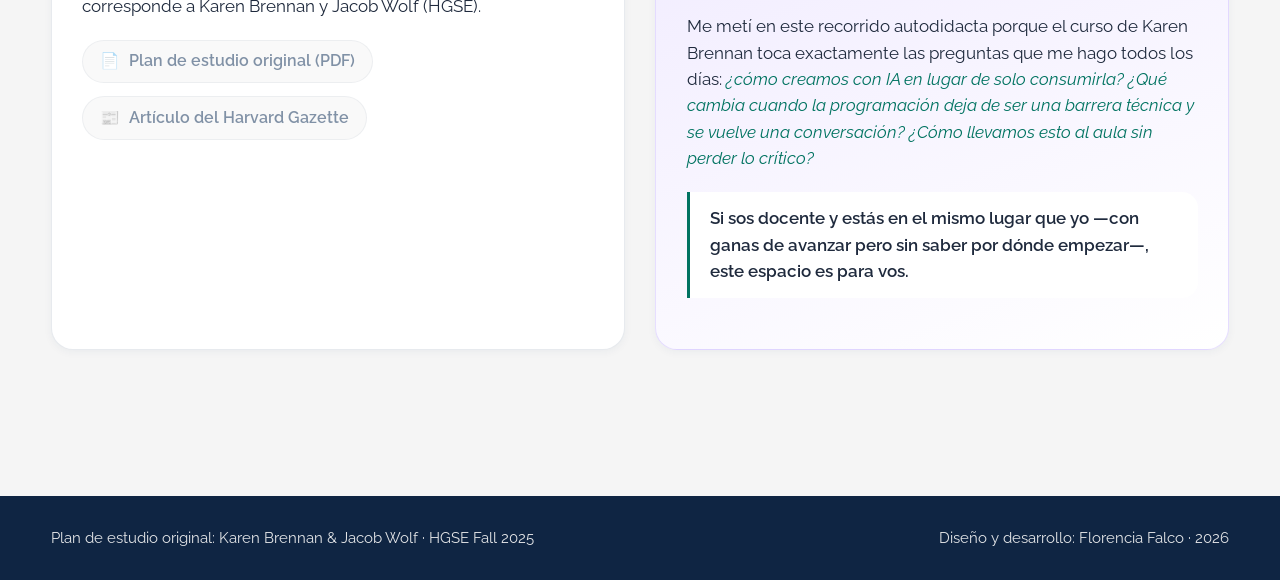
==== commit 8cdfb585: "style(hero): foto más chica con Flo+escudo + acentos lavanda + montaje 3 ajustes pedidos por Flo:  1" ====
--- a/sobre.html
+++ b/sobre.html
@@ -41,6 +41,7 @@
              src="assets/flo.jpg"
              width="1600" height="900"
              alt="Florencia Falco en el campus de la Harvard Graduate School of Education, junto al escudo de Harvard." />
+        <figcaption class="hero-photo-caption" data-i18n="hero.photo.caption">Imagen compuesta · montaje</figcaption>
       </figure>
 
       <section class="about-grid" aria-label="Sobre el proyecto y sobre mí">
--- a/styles.css
+++ b/styles.css
@@ -48,7 +48,7 @@
   --space-6: 3.6rem;
   --space-7: 5rem;
 
-  --max-width: 1080px;
+  --max-width: 1240px;
   --navbar-h: 68px;
 }
 
@@ -272,20 +272,50 @@
    ========================================================= */
 
 .hero {
-  padding: var(--space-7) 0 var(--space-5);
+  padding: var(--space-6) 0 var(--space-5);
   background: var(--color-blanco-humo);
 }
 .hero-inner {
-  text-align: left;
-  max-width: 800px;
-}
-
-.hero-seal {
+  display: grid;
+  grid-template-columns: minmax(0, 1.4fr) minmax(0, 1fr);
+  gap: clamp(2rem, 4vw, 4rem);
+  align-items: center;
+}
+@media (max-width: 920px) {
+  .hero-inner { grid-template-columns: 1fr; }
+}
+
+.hero-text { min-width: 0; }
+
+.hero-photo {
+  margin: 0;
+  max-width: 500px;
+  margin-left: auto;
+  width: 100%;
+}
+.hero-photo img {
   display: block;
-  width: clamp(72px, 8vw, 96px);
+  width: 100%;
   height: auto;
-  margin: 0 0 var(--space-3);
-  /* sin filtros: respeta los colores oficiales del escudo */
+  aspect-ratio: 4 / 3;
+  object-fit: cover;
+  object-position: center center;
+  border-radius: var(--radius-xl);
+  box-shadow: var(--color-shadow);
+  background: var(--color-card-bg);
+}
+.hero-photo-caption {
+  display: block;
+  margin: 0.55rem 0 0;
+  font-size: 0.72rem;
+  letter-spacing: 0.04em;
+  color: var(--color-text-muted);
+  text-align: right;
+  font-style: italic;
+}
+@media (max-width: 920px) {
+  .hero-photo { max-width: 100%; margin-left: 0; }
+  .hero-photo img { aspect-ratio: 16 / 10; }
 }
 
 .hero-badges {
@@ -318,12 +348,18 @@
 
 .hero-title {
   font-family: var(--font-display);
-  font-size: clamp(2.3rem, 5.6vw, 4rem);
+  font-size: clamp(2.2rem, 4.6vw, 3.6rem);
   line-height: 1.04;
   margin: 0 0 var(--space-3);
   color: var(--color-night);
   letter-spacing: -0.02em;
-  max-width: 18ch;
+  max-width: 14ch;
+}
+.hero-title-accent {
+  color: var(--color-lavanda);
+}
+@media (max-width: 920px) {
+  .hero-title { max-width: 22ch; }
 }
 .hero-subtitle {
   margin: 0 0 var(--space-4);
@@ -832,10 +868,6 @@
 
 .about-hero {
   margin: var(--space-3) 0 var(--space-4);
-  border-radius: var(--radius-xl);
-  overflow: hidden;
-  box-shadow: var(--color-shadow);
-  background: var(--color-card-bg);
 }
 .about-hero-img {
   display: block;
@@ -843,6 +875,9 @@
   aspect-ratio: 16 / 7;
   object-fit: cover;
   object-position: center 30%;
+  border-radius: var(--radius-xl);
+  box-shadow: var(--color-shadow);
+  background: var(--color-card-bg);
 }
 @media (max-width: 600px) {
   .about-hero-img { aspect-ratio: 4 / 3; }
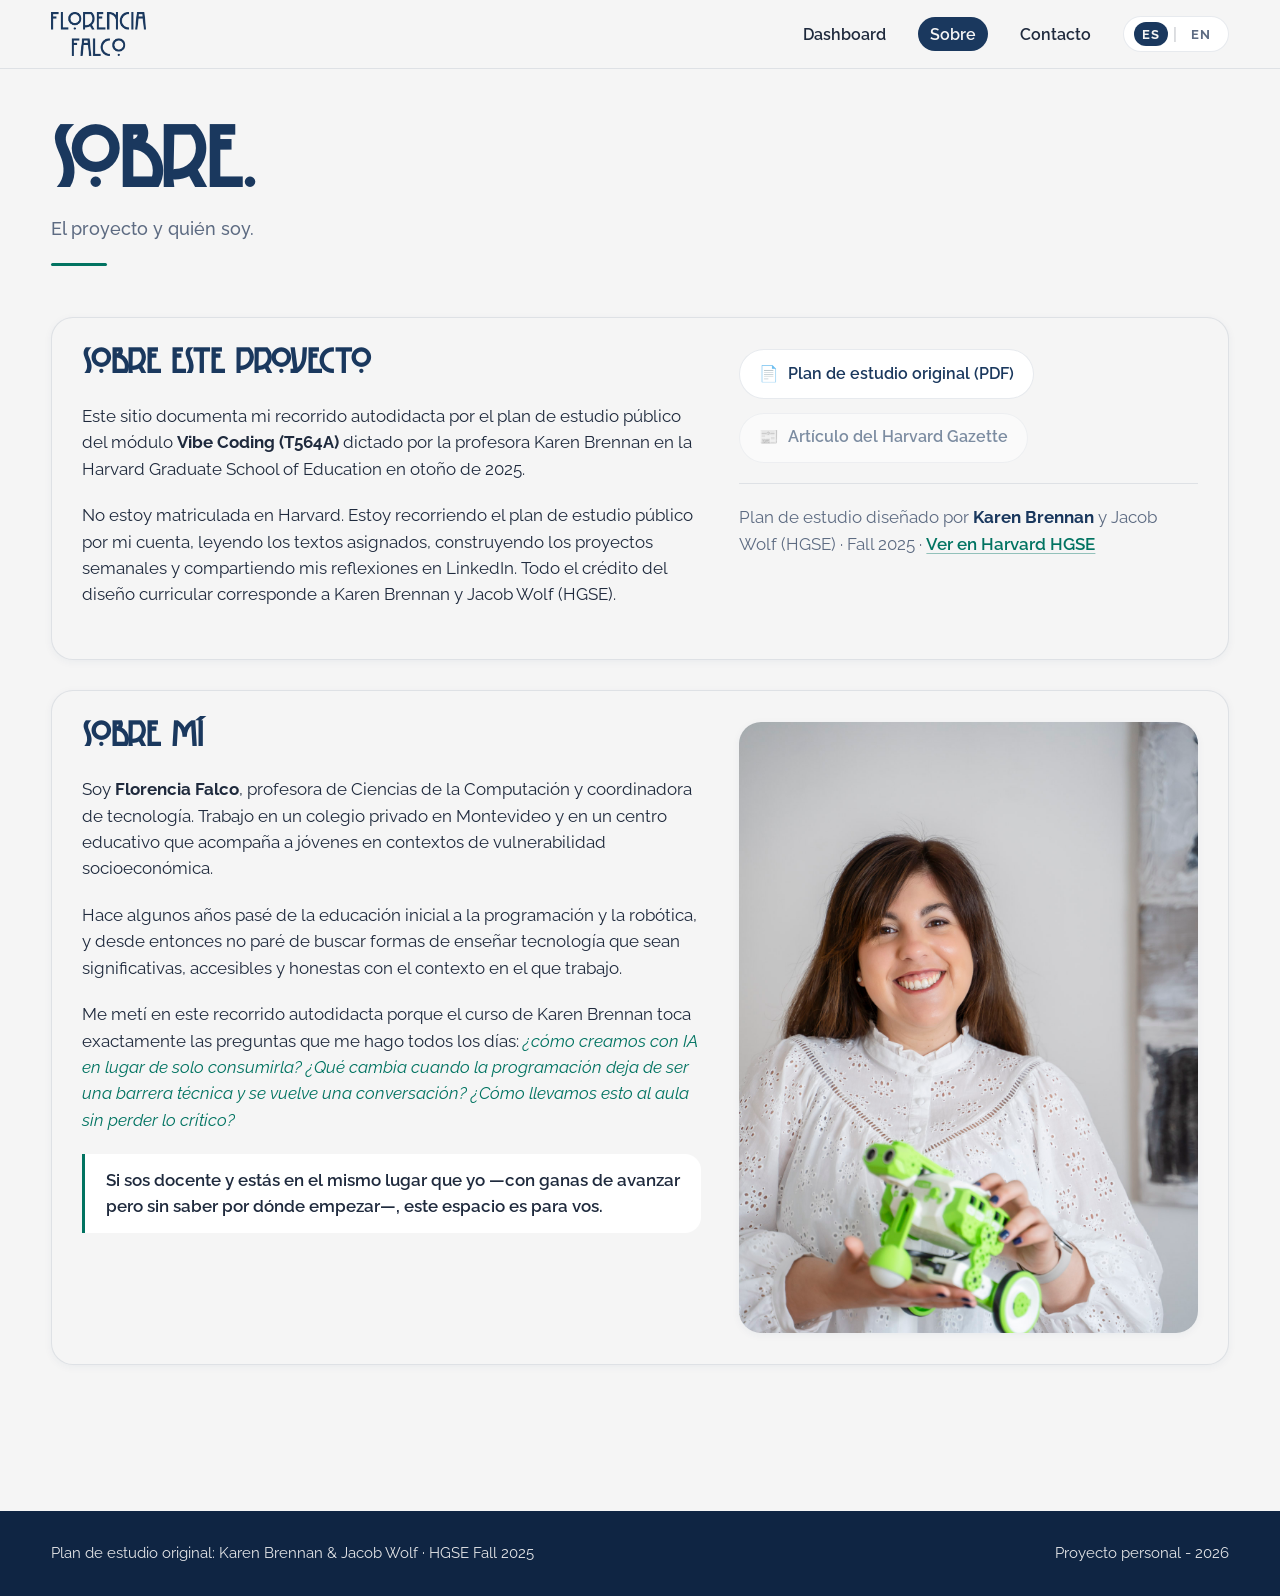
==== commit 0229c433: "feat: refactor about + ajustes finales hero, navbar y footer Cambios pedidos por Flo:  HERO - "Vibe " ====
--- a/sobre.html
+++ b/sobre.html
@@ -36,43 +36,54 @@
 
   <main id="main">
     <div class="container">
-      <figure class="about-hero">
-        <img class="about-hero-img"
-             src="assets/flo.jpg"
-             width="1600" height="900"
-             alt="Florencia Falco en el campus de la Harvard Graduate School of Education, junto al escudo de Harvard." />
-        <figcaption class="hero-photo-caption" data-i18n="hero.photo.caption">Imagen compuesta · montaje</figcaption>
-      </figure>
+      <section class="about-blocks" aria-label="Sobre el proyecto y sobre mí">
 
-      <section class="about-grid" aria-label="Sobre el proyecto y sobre mí">
-        <article class="about-block">
-          <h2 data-i18n="about.project.heading">Sobre este proyecto</h2>
-          <p data-i18n-html="about.project.p1"></p>
-          <p data-i18n-html="about.project.p2"></p>
+        <article class="about-block about-block--project">
+          <div class="about-block-text">
+            <h2 data-i18n="about.project.heading">Sobre este proyecto</h2>
+            <p data-i18n-html="about.project.p1"></p>
+            <p data-i18n-html="about.project.p2"></p>
+          </div>
 
-          <ul class="about-links">
-            <li>
-              <a id="link-syllabus" href="#" target="_blank" rel="noopener noreferrer">
-                <span aria-hidden="true">📄</span>
-                <span data-i18n="about.link.syllabus">Plan de estudio original (PDF)</span>
-              </a>
-            </li>
-            <li>
-              <a id="link-gazette" href="#" target="_blank" rel="noopener noreferrer">
-                <span aria-hidden="true">📰</span>
-                <span data-i18n="about.link.gazette">Artículo del Harvard Gazette</span>
-              </a>
-            </li>
-          </ul>
+          <aside class="about-block-aside">
+            <ul class="about-links">
+              <li>
+                <a id="link-syllabus" href="#" target="_blank" rel="noopener noreferrer">
+                  <span aria-hidden="true">📄</span>
+                  <span data-i18n="about.link.syllabus">Plan de estudio original (PDF)</span>
+                </a>
+              </li>
+              <li>
+                <a id="link-gazette" href="#" target="_blank" rel="noopener noreferrer">
+                  <span aria-hidden="true">📰</span>
+                  <span data-i18n="about.link.gazette">Artículo del Harvard Gazette</span>
+                </a>
+              </li>
+            </ul>
+
+            <p class="about-credit">
+              <span data-i18n-html="about.credit.text"></span>
+              · <a id="about-brennan-link" href="#" target="_blank" rel="noopener noreferrer" data-i18n="about.credit.link">Ver en Harvard HGSE</a>
+            </p>
+          </aside>
         </article>
 
         <article class="about-block about-block--me">
-          <h2 data-i18n="about.me.heading">Sobre mí</h2>
-          <p data-i18n-html="about.me.p1"></p>
-          <p data-i18n-html="about.me.p2"></p>
-          <p data-i18n-html="about.me.p3"></p>
-          <p class="about-me-call" data-i18n-html="about.me.p4"></p>
+          <div class="about-block-text">
+            <h2 data-i18n="about.me.heading">Sobre mí</h2>
+            <p data-i18n-html="about.me.p1"></p>
+            <p data-i18n-html="about.me.p2"></p>
+            <p data-i18n-html="about.me.p3"></p>
+            <p class="about-me-call" data-i18n-html="about.me.p4"></p>
+          </div>
+
+          <figure class="about-block-photo">
+            <img src="assets/flo2.jpg"
+                 width="1280" height="1920"
+                 alt="Florencia Falco sosteniendo un kit de robótica educativa." />
+          </figure>
         </article>
+
       </section>
     </div>
   </main>
--- a/styles.css
+++ b/styles.css
@@ -151,23 +151,17 @@
 .navbar-brand {
   display: inline-flex;
   align-items: center;
-  gap: 0.6rem;
   color: var(--color-night);
   text-decoration: none;
-  font-weight: 700;
-}
-.navbar-brand:hover, .navbar-brand:focus-visible { color: var(--color-verde-tecno); }
+  line-height: 0;
+}
+.navbar-brand:hover .navbar-logo,
+.navbar-brand:focus-visible .navbar-logo { opacity: 0.85; }
 .navbar-logo {
-  width: 38px; height: 38px;
-  object-fit: contain;
-  background: var(--color-night);
-  border-radius: 50%;
-  padding: 4px;
-}
-.navbar-name {
-  font-family: var(--font-display);
-  font-size: 1.05rem;
-  letter-spacing: 0.01em;
+  display: block;
+  height: 44px;
+  width: auto;
+  transition: opacity 0.2s ease;
 }
 
 .nav-menu {
@@ -357,6 +351,11 @@
 }
 .hero-title-accent {
   color: var(--color-lavanda);
+  text-shadow: 1.5px 1.5px 0 rgba(26, 56, 94, 0.28);
+}
+.hero-title-accent--crimson {
+  color: #A51C30;
+  text-shadow: none;
 }
 @media (max-width: 920px) {
   .hero-title { max-width: 22ch; }
@@ -385,22 +384,6 @@
   margin-bottom: var(--space-4);
 }
 
-.hero-credit {
-  margin: var(--space-4) 0 0;
-  padding-top: var(--space-3);
-  border-top: 1px dashed var(--color-border);
-  font-size: 0.88rem;
-  color: var(--color-text-muted);
-  max-width: 62ch;
-}
-.hero-credit strong { color: var(--color-night); }
-.hero-credit a {
-  color: var(--color-verde-tecno);
-  font-weight: 600;
-  text-decoration-color: rgba(1, 115, 97, 0.4);
-}
-.hero-credit a[aria-disabled="true"] { opacity: 0.55; pointer-events: none; }
-
 /* =========================================================
    Botones
    ========================================================= */
@@ -866,50 +849,42 @@
    About blocks (sobre.html)
    ========================================================= */
 
-.about-hero {
-  margin: var(--space-3) 0 var(--space-4);
-}
-.about-hero-img {
-  display: block;
-  width: 100%;
-  aspect-ratio: 16 / 7;
-  object-fit: cover;
-  object-position: center 30%;
-  border-radius: var(--radius-xl);
-  box-shadow: var(--color-shadow);
-  background: var(--color-card-bg);
-}
-@media (max-width: 600px) {
-  .about-hero-img { aspect-ratio: 4 / 3; }
-}
-
-.about-grid {
-  display: grid;
-  grid-template-columns: repeat(2, minmax(0, 1fr));
+.about-blocks {
+  display: flex;
+  flex-direction: column;
   gap: var(--space-4);
-  padding: 0 0 var(--space-7);
-}
-@media (max-width: 820px) { .about-grid { grid-template-columns: 1fr; } }
+  padding: var(--space-3) 0 var(--space-7);
+}
 
 .about-block {
-  background: var(--color-card-bg);
+  background: var(--color-blanco-humo);
   border: 1px solid var(--color-border);
   border-radius: var(--radius-lg);
-  padding: var(--space-4);
+  padding: clamp(var(--space-3), 2.4vw, var(--space-5));
   box-shadow: var(--color-shadow-sm);
-}
+
+  display: grid;
+  grid-template-columns: minmax(0, 1.35fr) minmax(0, 1fr);
+  gap: clamp(var(--space-3), 3vw, var(--space-5));
+  align-items: start;
+}
+@media (max-width: 720px) {
+  .about-block { grid-template-columns: 1fr; }
+}
+
+.about-block-text { min-width: 0; }
+.about-block-aside { min-width: 0; }
+
 .about-block h2 {
   margin-top: 0;
+  margin-bottom: var(--space-3);
   font-family: var(--font-display);
   font-size: clamp(1.4rem, 2.4vw, 1.8rem);
 }
 .about-block p { font-size: 1rem; }
 
-.about-block--me {
-  background: linear-gradient(160deg, var(--color-lavanda-soft) 0%, #FFFFFF 100%);
-  border-color: rgba(215, 202, 255, 0.6);
-}
-.about-block--me em { font-style: italic; color: var(--color-verde-tecno); }
+.about-block em { font-style: italic; color: var(--color-verde-tecno); }
+
 .about-me-call {
   margin-top: var(--space-3);
   padding: var(--space-2) var(--space-3);
@@ -920,21 +895,25 @@
 }
 
 .about-links {
-  list-style: none; padding: 0;
-  margin: var(--space-3) 0 0;
-  display: flex; flex-wrap: wrap; gap: var(--space-2);
+  list-style: none;
+  padding: 0;
+  margin: 0 0 var(--space-3);
+  display: flex;
+  flex-direction: column;
+  gap: var(--space-2);
 }
 .about-links a {
   display: inline-flex;
   align-items: center;
-  gap: 0.5rem;
-  background: var(--color-blanco-humo);
+  gap: 0.55rem;
+  background: var(--color-card-bg);
   border: 1px solid var(--color-border);
   border-radius: 999px;
-  padding: 0.5rem 1rem;
+  padding: 0.7rem 1.1rem;
   text-decoration: none;
   font-weight: 600;
   font-size: 0.92rem;
+  color: var(--color-night);
   transition: transform 0.2s ease, box-shadow 0.2s ease, border-color 0.2s ease;
 }
 .about-links a:hover, .about-links a:focus-visible {
@@ -943,6 +922,38 @@
   border-color: var(--color-lavanda);
 }
 .about-links a[aria-disabled="true"] { opacity: 0.55; cursor: not-allowed; }
+
+.about-credit {
+  margin: var(--space-3) 0 0;
+  padding-top: var(--space-3);
+  border-top: 1px solid var(--color-border);
+  font-size: 0.86rem;
+  color: var(--color-text-muted);
+  line-height: 1.55;
+}
+.about-credit strong { color: var(--color-night); }
+.about-credit a {
+  color: var(--color-verde-tecno);
+  font-weight: 600;
+  text-decoration-color: rgba(1, 115, 97, 0.4);
+}
+.about-credit a[aria-disabled="true"] { opacity: 0.55; pointer-events: none; }
+
+.about-block-photo {
+  margin: 0;
+  border-radius: var(--radius-lg);
+  overflow: hidden;
+  background: var(--color-card-bg);
+  box-shadow: var(--color-shadow-sm);
+}
+.about-block-photo img {
+  display: block;
+  width: 100%;
+  height: auto;
+  aspect-ratio: 3 / 4;
+  object-fit: cover;
+  object-position: center top;
+}
 
 /* =========================================================
    Contacto (contacto.html)
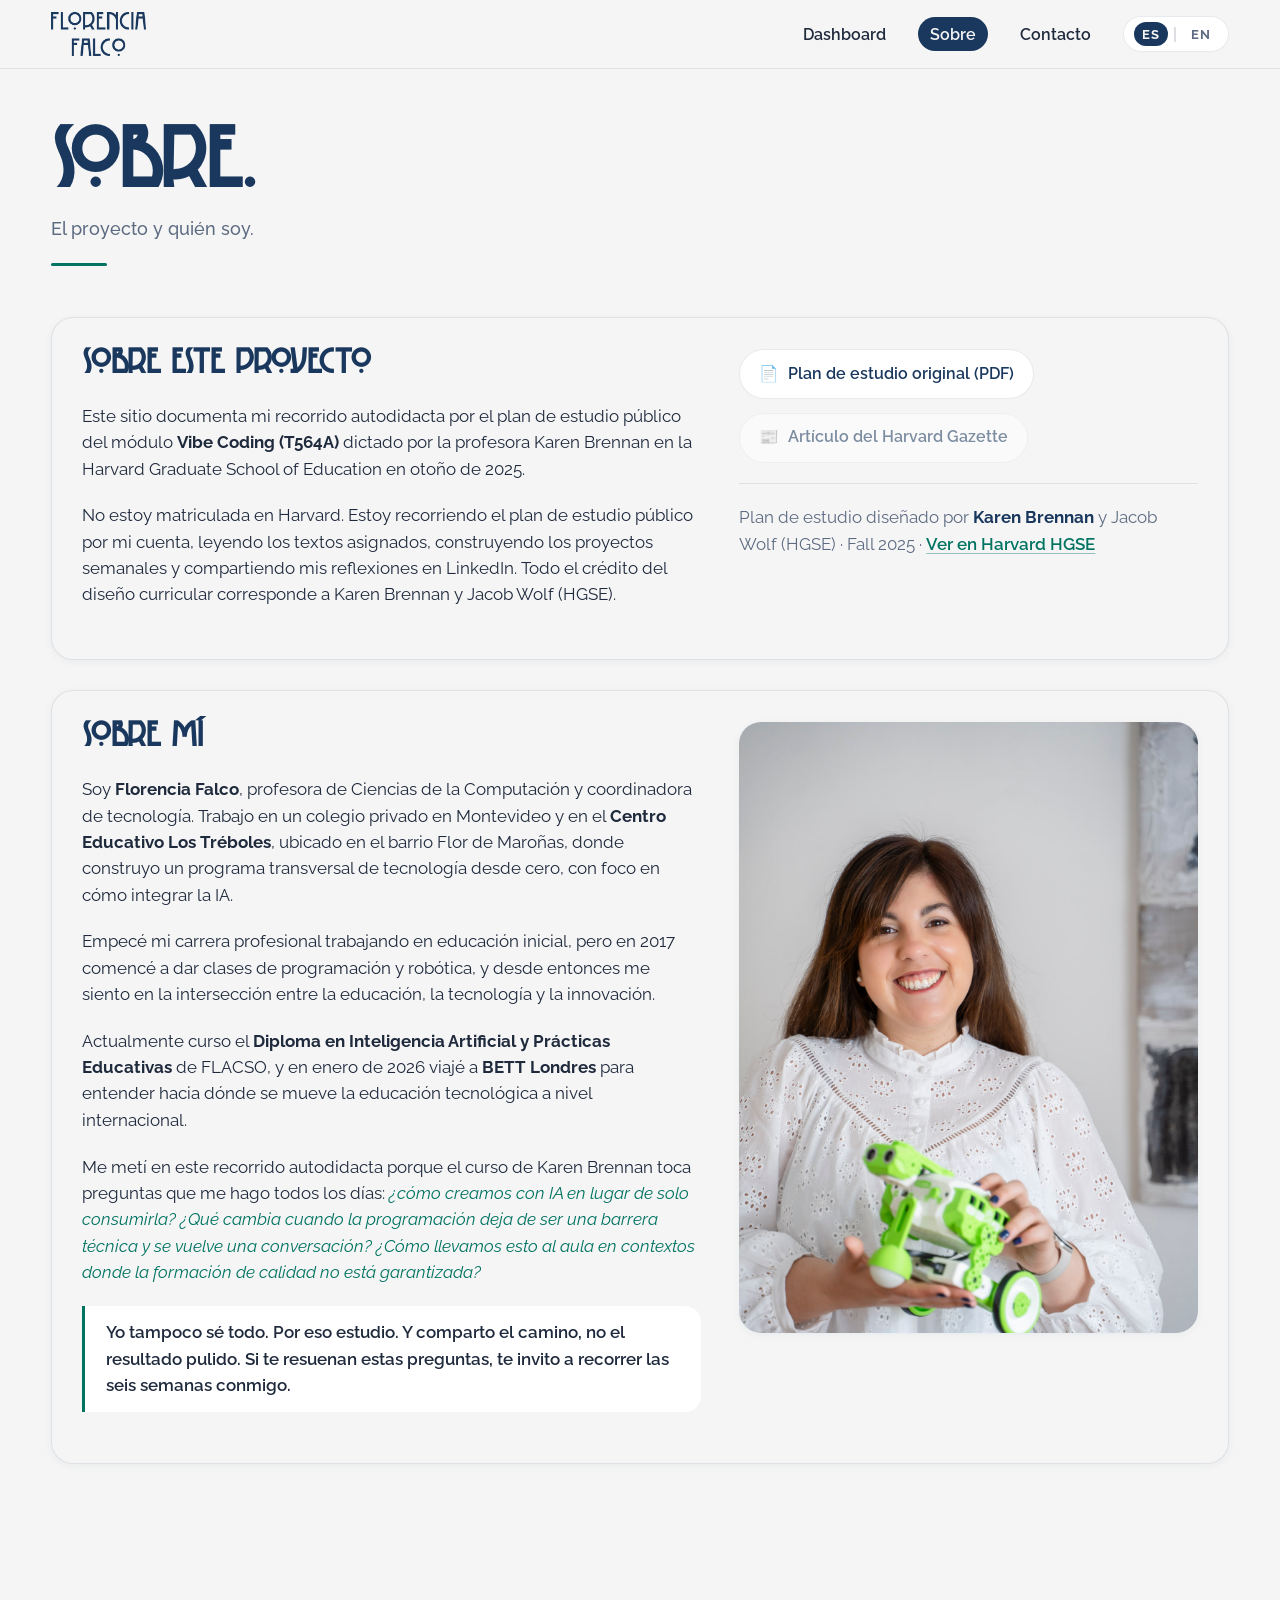
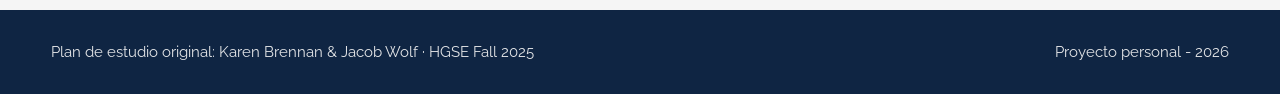
==== commit 46838d0a: "copy: nueva bio en "Sobre mí" (5 párrafos, ES + EN) - p1: incluye Centro Educativo Los Tréboles + ba" ====
--- a/sobre.html
+++ b/sobre.html
@@ -74,7 +74,8 @@
             <p data-i18n-html="about.me.p1"></p>
             <p data-i18n-html="about.me.p2"></p>
             <p data-i18n-html="about.me.p3"></p>
-            <p class="about-me-call" data-i18n-html="about.me.p4"></p>
+            <p data-i18n-html="about.me.p4"></p>
+            <p class="about-me-call" data-i18n-html="about.me.p5"></p>
           </div>
 
           <figure class="about-block-photo">
